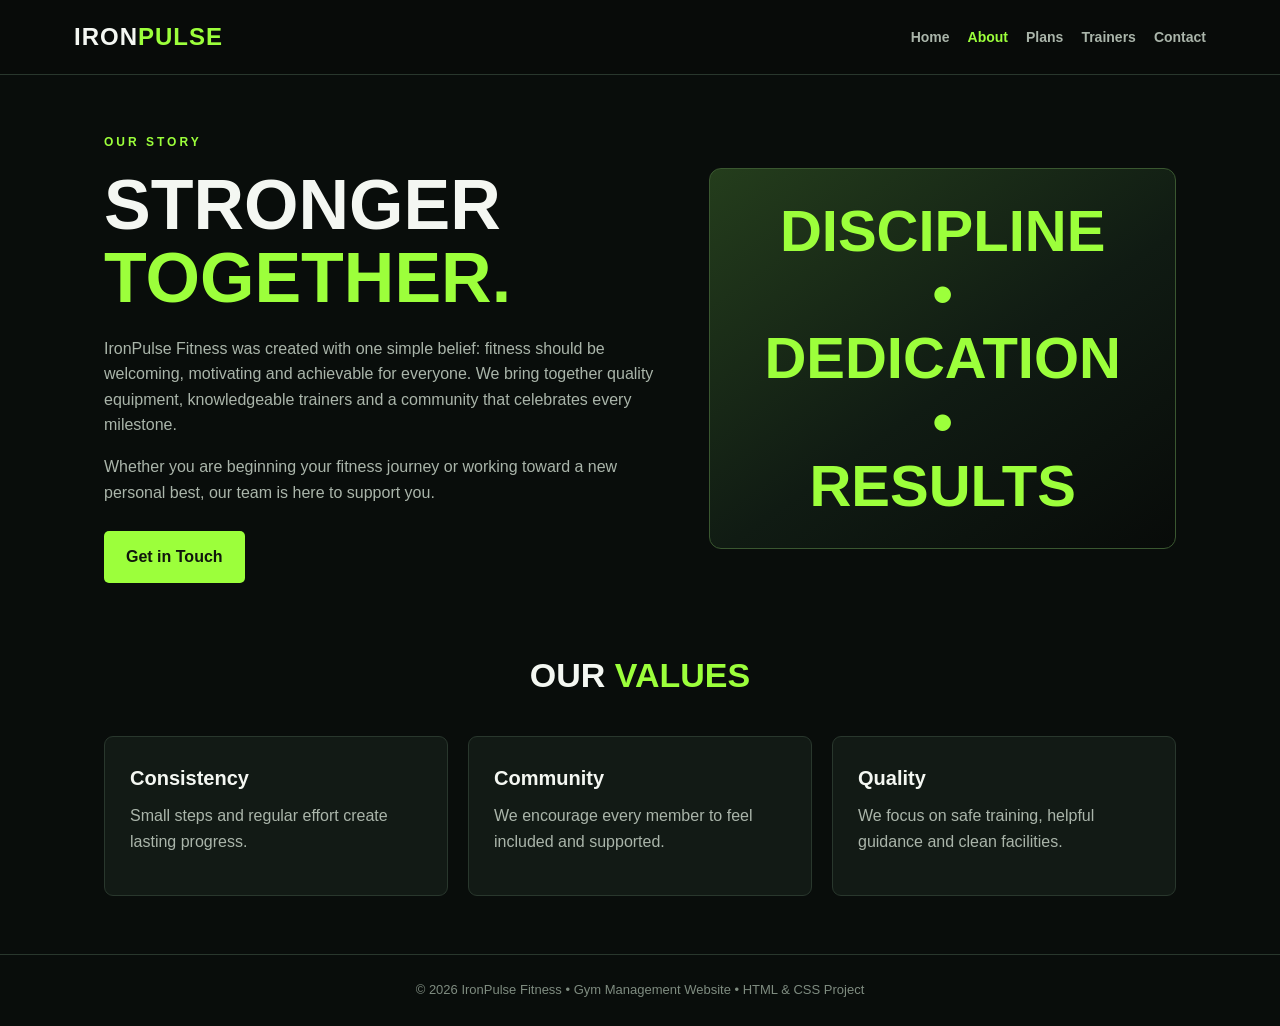
==== user-about.html @ 59983b79 "Add files via upload" ====
<!DOCTYPE html>
<html lang="en">
<head>
<meta charset="UTF-8">
<meta name="viewport" content="width=device-width, initial-scale=1.0">
<title>About Us | IronPulse Fitness</title>
<link rel="stylesheet" href="style.css">
</head>
<body>
<header><div class="nav"><a class="logo" href="user-home.html">IRON<span>PULSE</span></a><nav><a class="" href="user-home.html">Home</a><a class="active" href="user-about.html">About</a><a class="" href="user-plans.html">Plans</a><a class="" href="user-trainers.html">Trainers</a><a class="" href="user-contact.html">Contact</a></nav></div></header>
<main class="container"><div class="split"><div><div class="eyebrow">Our story</div><h1>STRONGER <span>TOGETHER.</span></h1><p>IronPulse Fitness was created with one simple belief: fitness should be welcoming, motivating and achievable for everyone. We bring together quality equipment, knowledgeable trainers and a community that celebrates every milestone.</p><p>Whether you are beginning your fitness journey or working toward a new personal best, our team is here to support you.</p><a class="btn" href="user-contact.html">Get in Touch</a></div><div class="visual"><strong>DISCIPLINE<br>•<br>DEDICATION<br>•<br>RESULTS</strong></div></div><section style="margin-top:65px"><div class="section-head"><h2>OUR <span>VALUES</span></h2></div><div class="grid"><article class="card"><h3>Consistency</h3><p>Small steps and regular effort create lasting progress.</p></article><article class="card"><h3>Community</h3><p>We encourage every member to feel included and supported.</p></article><article class="card"><h3>Quality</h3><p>We focus on safe training, helpful guidance and clean facilities.</p></article></div></section></main>
<footer>© 2026 IronPulse Fitness • Gym Management Website • HTML & CSS Project</footer>
</body>
</html>
---- style.css ----
:root {
    --bg: #090d0b;
    --panel: #121a15;
    --panel2: #18231c;
    --green: #9cff3b;
    --green2: #6fce22;
    --text: #f4f7f2;
    --muted: #aab5aa;
    --line: #29372d
}

* {
    box-sizing: border-box;
    margin: 0;
    padding: 0
}

body {
    font-family: Arial, Helvetica, sans-serif;
    background: var(--bg);
    color: var(--text);
    line-height: 1.6
}

a {
    color: inherit;
    text-decoration: none
}

header {
    background: #080b09;
    border-bottom: 1px solid var(--line);
    position: sticky;
    top: 0;
    z-index: 5
}

.nav {
    max-width: 1180px;
    margin: auto;
    padding: 18px 24px;
    display: flex;
    align-items: center;
    justify-content: space-between;
    gap: 20px;
    flex-wrap: wrap
}

.logo {
    font-size: 24px;
    font-weight: 900;
    letter-spacing: 1px
}

.logo span {
    color: var(--green)
}

nav {
    display: flex;
    gap: 18px;
    flex-wrap: wrap
}

nav a {
    font-size: 14px;
    color: var(--muted);
    font-weight: 700
}

nav a:hover,
nav a.active {
    color: var(--green)
}

.container {
    max-width: 1120px;
    margin: auto;
    padding: 58px 24px
}

.hero {
    min-height: 510px;
    display: flex;
    align-items: center;
    background: linear-gradient(90deg, rgba(5, 10, 7, .96), rgba(5, 10, 7, .72)), radial-gradient(circle at 80% 35%, #29471f, #101710 48%, #090d0b);
    border-bottom: 1px solid var(--line)
}

.hero-inner {
    max-width: 1120px;
    margin: auto;
    padding: 80px 24px;
    width: 100%
}

.eyebrow {
    color: var(--green);
    font-weight: 800;
    text-transform: uppercase;
    letter-spacing: 3px;
    font-size: 12px
}

h1 {
    font-size: clamp(38px, 6vw, 70px);
    line-height: 1.05;
    margin: 16px 0 20px;
    max-width: 760px
}

h1 span,
h2 span {
    color: var(--green)
}

h2 {
    font-size: 34px;
    margin-bottom: 14px
}

h3 {
    font-size: 20px;
    margin-bottom: 9px
}

p {
    color: var(--muted);
    margin: 8px 0 16px
}

.btn {
    display: inline-block;
    background: var(--green);
    color: #10170c;
    padding: 13px 22px;
    border-radius: 5px;
    font-weight: 900;
    margin: 10px 8px 0 0;
    border: 0;
    cursor: pointer
}

.btn.secondary {
    background: transparent;
    color: var(--green);
    border: 1px solid var(--green)
}

.section-head {
    text-align: center;
    margin-bottom: 34px
}

.section-head p {
    max-width: 650px;
    margin: 8px auto
}

.grid {
    display: grid;
    grid-template-columns: repeat(auto-fit, minmax(230px, 1fr));
    gap: 20px
}

.card {
    background: var(--panel);
    border: 1px solid var(--line);
    padding: 25px;
    border-radius: 9px
}

.card .tag {
    color: var(--green);
    font-size: 12px;
    font-weight: 900;
    letter-spacing: 1px
}

.price {
    font-size: 32px;
    font-weight: 900;
    color: var(--green);
    margin: 12px 0
}

ul.clean {
    list-style: none;
    margin: 14px 0
}

ul.clean li {
    padding: 7px 0;
    color: var(--muted);
    border-bottom: 1px solid #202b23
}

ul.clean li:before {
    content: "✓";
    color: var(--green);
    font-weight: bold;
    margin-right: 10px
}

.stats {
    display: grid;
    grid-template-columns: repeat(auto-fit, minmax(160px, 1fr));
    gap: 16px;
    margin-top: 28px
}

.stat {
    padding: 22px;
    background: var(--panel2);
    border-radius: 8px;
    border: 1px solid var(--line)
}

.stat strong {
    display: block;
    font-size: 30px;
    color: var(--green)
}

form {
    max-width: 650px
}

.form-grid {
    display: grid;
    grid-template-columns: 1fr 1fr;
    gap: 15px
}

label {
    display: block;
    color: var(--muted);
    font-size: 13px;
    margin: 12px 0 6px
}

input,
select,
textarea {
    width: 100%;
    padding: 13px;
    background: #0b110d;
    border: 1px solid var(--line);
    border-radius: 5px;
    color: var(--text);
    font: inherit
}

textarea {
    min-height: 120px;
    resize: vertical
}

.table-wrap {
    overflow-x: auto;
    background: var(--panel);
    border: 1px solid var(--line);
    border-radius: 8px
}

table {
    width: 100%;
    border-collapse: collapse;
    min-width: 650px
}

th,
td {
    text-align: left;
    padding: 15px;
    border-bottom: 1px solid var(--line)
}

th {
    color: var(--green);
    background: #172119
}

td {
    color: var(--muted)
}

.status {
    color: var(--green);
    font-weight: 800
}

.badge {
    display: inline-block;
    background: #263a20;
    color: var(--green);
    padding: 4px 9px;
    border-radius: 20px;
    font-size: 12px
}

.split {
    display: grid;
    grid-template-columns: 1.1fr .9fr;
    gap: 35px;
    align-items: center
}

.visual {
    min-height: 300px;
    border-radius: 12px;
    background: linear-gradient(145deg, #243d1c, #101b13 55%, #080b09);
    border: 1px solid #3a5730;
    display: flex;
    align-items: center;
    justify-content: center;
    text-align: center;
    padding: 30px
}

.visual strong {
    font-size: clamp(34px, 5vw, 58px);
    color: var(--green);
    line-height: 1.1
}

footer {
    border-top: 1px solid var(--line);
    padding: 25px;
    text-align: center;
    color: #7f8c80;
    font-size: 13px
}

.admin-bar {
    background: #111a13;
    border-bottom: 1px solid var(--line);
    padding: 12px 24px;
    color: var(--green);
    font-size: 13px;
    text-align: center;
    letter-spacing: 1px
}

@media(max-width:700px) {
    .nav {
        justify-content: center
    }

    .split {
        grid-template-columns: 1fr
    }

    .form-grid {
        grid-template-columns: 1fr
    }

    .container {
        padding: 42px 18px
    }

    .hero-inner {
        padding: 65px 20px
    }
}
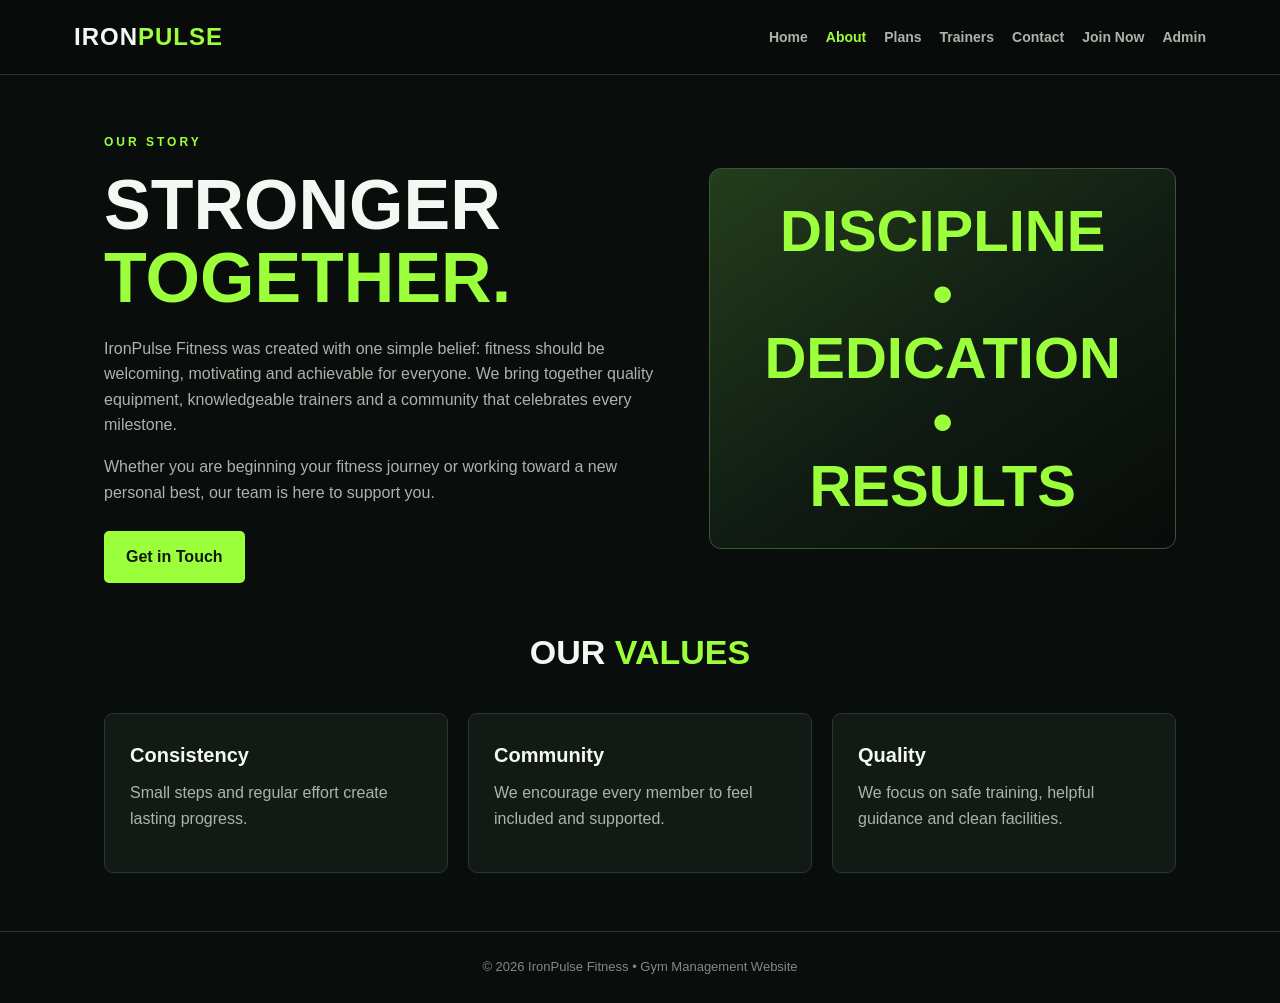
==== commit ed5e3067: "Add files via upload" ====
--- a/user-about.html
+++ b/user-about.html
@@ -1,14 +1,6 @@
 <!DOCTYPE html>
-<html lang="en">
-<head>
-<meta charset="UTF-8">
-<meta name="viewport" content="width=device-width, initial-scale=1.0">
-<title>About Us | IronPulse Fitness</title>
-<link rel="stylesheet" href="style.css">
-</head>
-<body>
-<header><div class="nav"><a class="logo" href="user-home.html">IRON<span>PULSE</span></a><nav><a class="" href="user-home.html">Home</a><a class="active" href="user-about.html">About</a><a class="" href="user-plans.html">Plans</a><a class="" href="user-trainers.html">Trainers</a><a class="" href="user-contact.html">Contact</a></nav></div></header>
-<main class="container"><div class="split"><div><div class="eyebrow">Our story</div><h1>STRONGER <span>TOGETHER.</span></h1><p>IronPulse Fitness was created with one simple belief: fitness should be welcoming, motivating and achievable for everyone. We bring together quality equipment, knowledgeable trainers and a community that celebrates every milestone.</p><p>Whether you are beginning your fitness journey or working toward a new personal best, our team is here to support you.</p><a class="btn" href="user-contact.html">Get in Touch</a></div><div class="visual"><strong>DISCIPLINE<br>•<br>DEDICATION<br>•<br>RESULTS</strong></div></div><section style="margin-top:65px"><div class="section-head"><h2>OUR <span>VALUES</span></h2></div><div class="grid"><article class="card"><h3>Consistency</h3><p>Small steps and regular effort create lasting progress.</p></article><article class="card"><h3>Community</h3><p>We encourage every member to feel included and supported.</p></article><article class="card"><h3>Quality</h3><p>We focus on safe training, helpful guidance and clean facilities.</p></article></div></section></main>
-<footer>© 2026 IronPulse Fitness • Gym Management Website • HTML & CSS Project</footer>
-</body>
-</html>+<html lang="en"><head><meta charset="UTF-8"><meta name="viewport" content="width=device-width, initial-scale=1.0"><title>About Us | IronPulse Fitness</title><link rel="stylesheet" href="style.css"></head>
+<body data-page="user-about"><header><div class="nav"><a class="logo" href="user-home.html">IRON<span>PULSE</span></a><nav><a href="user-home.html">Home</a><a class="active" href="user-about.html">About</a><a href="user-plans.html">Plans</a><a href="user-trainers.html">Trainers</a><a href="user-contact.html">Contact</a><a href="user-register.html">Join Now</a><a href="admin-login.html">Admin</a></nav></div></header>
+<main class="container"><div class="split"><div><div class="eyebrow">Our story</div><h1>STRONGER <span>TOGETHER.</span></h1><p>IronPulse Fitness was created with one simple belief: fitness should be welcoming, motivating and achievable for everyone. We bring together quality equipment, knowledgeable trainers and a community that celebrates every milestone.</p><p>Whether you are beginning your fitness journey or working toward a new personal best, our team is here to support you.</p><a class="btn" href="user-contact.html">Get in Touch</a></div><div class="visual"><strong>DISCIPLINE<br>•<br>DEDICATION<br>•<br>RESULTS</strong></div></div>
+<section class="section-spaced"><div class="section-head"><h2>OUR <span>VALUES</span></h2></div><div class="grid"><article class="card"><h3>Consistency</h3><p>Small steps and regular effort create lasting progress.</p></article><article class="card"><h3>Community</h3><p>We encourage every member to feel included and supported.</p></article><article class="card"><h3>Quality</h3><p>We focus on safe training, helpful guidance and clean facilities.</p></article></div></section></main>
+<footer>© 2026 IronPulse Fitness • Gym Management Website</footer><script src="js/storage.js"></script><script src="js/app.js"></script></body></html>
--- a/style.css
+++ b/style.css
@@ -1,365 +1,114 @@
-:root {
-    --bg: #090d0b;
-    --panel: #121a15;
-    --panel2: #18231c;
-    --green: #9cff3b;
-    --green2: #6fce22;
-    --text: #f4f7f2;
-    --muted: #aab5aa;
-    --line: #29372d
+
+:root{--bg:#090d0b;--panel:#121a15;--panel2:#18231c;--green:#9cff3b;--green2:#6fce22;--text:#f4f7f2;--muted:#aab5aa;--line:#29372d}
+*{box-sizing:border-box;margin:0;padding:0}
+body{font-family:Arial,Helvetica,sans-serif;background:var(--bg);color:var(--text);line-height:1.6}
+a{color:inherit;text-decoration:none}
+header{background:#080b09;border-bottom:1px solid var(--line);position:sticky;top:0;z-index:5}
+.nav{max-width:1180px;margin:auto;padding:18px 24px;display:flex;align-items:center;justify-content:space-between;gap:20px;flex-wrap:wrap}
+.logo{font-size:24px;font-weight:900;letter-spacing:1px}.logo span{color:var(--green)}
+nav{display:flex;gap:18px;flex-wrap:wrap}nav a{font-size:14px;color:var(--muted);font-weight:700}nav a:hover,nav a.active{color:var(--green)}
+.container{max-width:1120px;margin:auto;padding:58px 24px}
+.hero{min-height:510px;display:flex;align-items:center;background:linear-gradient(90deg,rgba(5,10,7,.96),rgba(5,10,7,.72)),radial-gradient(circle at 80% 35%,#29471f,#101710 48%,#090d0b);border-bottom:1px solid var(--line)}
+.hero-inner{max-width:1120px;margin:auto;padding:80px 24px;width:100%}
+.eyebrow{color:var(--green);font-weight:800;text-transform:uppercase;letter-spacing:3px;font-size:12px}
+h1{font-size:clamp(38px,6vw,70px);line-height:1.05;margin:16px 0 20px;max-width:760px}
+h1 span,h2 span{color:var(--green)}
+h2{font-size:34px;margin-bottom:14px}h3{font-size:20px;margin-bottom:9px}
+p{color:var(--muted);margin:8px 0 16px}
+.btn{display:inline-block;background:var(--green);color:#10170c;padding:13px 22px;border-radius:5px;font-weight:900;margin:10px 8px 0 0;border:0;cursor:pointer}
+.btn.secondary{background:transparent;color:var(--green);border:1px solid var(--green)}
+.section-head{text-align:center;margin-bottom:34px}.section-head p{max-width:650px;margin:8px auto}
+.grid{display:grid;grid-template-columns:repeat(auto-fit,minmax(230px,1fr));gap:20px}
+.card{background:var(--panel);border:1px solid var(--line);padding:25px;border-radius:9px}
+.card .tag{color:var(--green);font-size:12px;font-weight:900;letter-spacing:1px}
+.price{font-size:32px;font-weight:900;color:var(--green);margin:12px 0}
+ul.clean{list-style:none;margin:14px 0}ul.clean li{padding:7px 0;color:var(--muted);border-bottom:1px solid #202b23}
+ul.clean li:before{content:"✓";color:var(--green);font-weight:bold;margin-right:10px}
+.stats{display:grid;grid-template-columns:repeat(auto-fit,minmax(160px,1fr));gap:16px;margin-top:28px}
+.stat{padding:22px;background:var(--panel2);border-radius:8px;border:1px solid var(--line)}.stat strong{display:block;font-size:30px;color:var(--green)}
+form{max-width:650px}.form-grid{display:grid;grid-template-columns:1fr 1fr;gap:15px}
+label{display:block;color:var(--muted);font-size:13px;margin:12px 0 6px}
+input,select,textarea{width:100%;padding:13px;background:#0b110d;border:1px solid var(--line);border-radius:5px;color:var(--text);font:inherit}
+textarea{min-height:120px;resize:vertical}
+.table-wrap{overflow-x:auto;background:var(--panel);border:1px solid var(--line);border-radius:8px}
+table{width:100%;border-collapse:collapse;min-width:650px}th,td{text-align:left;padding:15px;border-bottom:1px solid var(--line)}th{color:var(--green);background:#172119}td{color:var(--muted)}
+.status{color:var(--green);font-weight:800}.badge{display:inline-block;background:#263a20;color:var(--green);padding:4px 9px;border-radius:20px;font-size:12px}
+.split{display:grid;grid-template-columns:1.1fr .9fr;gap:35px;align-items:center}
+.visual{min-height:300px;border-radius:12px;background:linear-gradient(145deg,#243d1c,#101b13 55%,#080b09);border:1px solid #3a5730;display:flex;align-items:center;justify-content:center;text-align:center;padding:30px}
+.visual strong{font-size:clamp(34px,5vw,58px);color:var(--green);line-height:1.1}
+footer{border-top:1px solid var(--line);padding:25px;text-align:center;color:#7f8c80;font-size:13px}
+.admin-bar{background:#111a13;border-bottom:1px solid var(--line);padding:12px 24px;color:var(--green);font-size:13px;text-align:center;letter-spacing:1px}
+@media(max-width:700px){.nav{justify-content:center}.split{grid-template-columns:1fr}.form-grid{grid-template-columns:1fr}.container{padding:42px 18px}.hero-inner{padding:65px 20px}}
+
+/* ---------- IronPulse interactive frontend additions ---------- */
+html{scroll-behavior:smooth}
+button,input,select,textarea{font:inherit}
+button:focus-visible,a:focus-visible,input:focus-visible,select:focus-visible,textarea:focus-visible{outline:2px solid var(--green);outline-offset:3px}
+.admin-nav{gap:12px;align-items:center;justify-content:flex-end}
+.admin-nav a{font-size:12px;white-space:nowrap}
+.nav-logout{background:transparent;color:#ff9c9c;border:1px solid #744343;border-radius:5px;padding:7px 11px;font-weight:800;cursor:pointer;font-size:12px}
+.nav-logout:hover{background:#3a1c1c}
+.narrow{max-width:780px}
+.section-spaced{margin-top:42px}
+.form-card{margin:26px 0 34px}
+.form-card form{max-width:none}
+.form-grid{align-items:end}
+.form-grid .btn{align-self:end}
+.small-note{font-size:12px;color:#87958a;margin-top:12px}
+.centered{text-align:center}
+.empty-state,.empty-cell{color:var(--muted);text-align:center;padding:28px}
+.empty-cell{font-style:italic}
+.notice{padding:13px 16px;border:1px solid var(--green2);background:#152316;color:#dfffc8;border-radius:7px;margin:0 0 20px}
+.notice.error{border-color:#a64b4b;background:#2b1717;color:#ffcaca}
+.notice.success{border-color:var(--green2);background:#152316;color:#dfffc8;margin-top:18px}
+.demo-credentials{margin-top:22px;padding:15px;background:#0b110d;border:1px dashed var(--line);border-radius:7px}
+.demo-credentials strong{color:var(--green)}
+.demo-credentials p{margin:4px 0 0}
+code{background:#253127;padding:2px 6px;border-radius:4px;color:var(--green)}
+.table-heading{display:flex;justify-content:space-between;align-items:end;gap:18px;margin:34px 0 12px;flex-wrap:wrap}
+.table-heading h2{margin:0}
+.table-heading label{margin:0 0 5px}
+.table-heading input{min-width:190px}
+.search-input{max-width:420px;margin:4px 0 14px}
+.table-sub{font-size:11px;color:#829086;margin-top:3px;max-width:360px;white-space:normal}
+.actions{white-space:nowrap}
+.btn.small{padding:7px 10px;font-size:12px;margin:2px 4px 2px 0}
+.btn.danger{background:#602929;color:#ffe7e7;border:1px solid #9d4a4a}
+.btn.danger:hover{background:#7a3030}
+.pill{display:inline-block;border-radius:30px;padding:4px 9px;font-size:11px;font-weight:800;white-space:nowrap}
+.pill-good{background:#203b1b;color:#b7ff8b}
+.pill-warn{background:#493719;color:#ffd58c}
+.pill-muted{background:#303a33;color:#c6d0c7}
+.table-select{min-width:120px;padding:7px 9px;font-size:12px}
+.compact-stats{grid-template-columns:repeat(auto-fit,minmax(190px,1fr));margin:22px 0}
+.admin-stats{grid-template-columns:repeat(auto-fit,minmax(165px,1fr))}
+.admin-quick-links .card{display:block;transition:transform .18s ease,border-color .18s ease}
+.admin-quick-links .card:hover{transform:translateY(-3px);border-color:var(--green)}
+.quick-card h3{color:var(--green)}
+.reset-card{margin-top:35px;display:flex;align-items:center;justify-content:space-between;gap:20px;flex-wrap:wrap}
+.reset-card p{margin-bottom:0}
+.plan-card{display:flex;flex-direction:column;align-items:flex-start}
+.plan-card .btn{margin-top:auto}
+.plan-card.featured{border-color:var(--green);box-shadow:0 0 0 1px rgba(156,255,59,.12)}
+.trainer-card .visual{min-height:150px;margin-bottom:18px}
+.trainer-card .visual strong{font-size:50px}
+.initials{background:radial-gradient(circle at 50% 35%,#35552b,#101b13 70%)}
+.bar-chart{margin-top:18px;display:grid;gap:16px}
+.bar-row{display:grid;gap:7px}
+.bar-label{display:flex;justify-content:space-between;gap:10px;color:var(--muted);font-size:13px}
+.bar-label strong{color:var(--text);font-variant-numeric:tabular-nums}
+.bar-track{height:11px;background:#202b23;border-radius:20px;overflow:hidden}
+.bar-track span{display:block;height:100%;min-width:2px;background:linear-gradient(90deg,var(--green2),var(--green));border-radius:20px}
+.report-grid{grid-template-columns:repeat(auto-fit,minmax(290px,1fr))}
+.report-grid .card{min-width:0}
+@media(max-width:900px){.admin-nav{justify-content:center;gap:10px}.admin-nav a{font-size:12px}}
+@media(max-width:700px){
+  .admin-nav{gap:9px}
+  .admin-nav a{font-size:11px}
+  .nav-logout{padding:6px 9px}
+  .table-heading{align-items:flex-start}
+  .table-heading h2{font-size:25px}
+  .reset-card{align-items:flex-start}
+  .form-card{padding:18px}
+  .btn.small{margin:3px 4px 3px 0}
 }
-
-* {
-    box-sizing: border-box;
-    margin: 0;
-    padding: 0
-}
-
-body {
-    font-family: Arial, Helvetica, sans-serif;
-    background: var(--bg);
-    color: var(--text);
-    line-height: 1.6
-}
-
-a {
-    color: inherit;
-    text-decoration: none
-}
-
-header {
-    background: #080b09;
-    border-bottom: 1px solid var(--line);
-    position: sticky;
-    top: 0;
-    z-index: 5
-}
-
-.nav {
-    max-width: 1180px;
-    margin: auto;
-    padding: 18px 24px;
-    display: flex;
-    align-items: center;
-    justify-content: space-between;
-    gap: 20px;
-    flex-wrap: wrap
-}
-
-.logo {
-    font-size: 24px;
-    font-weight: 900;
-    letter-spacing: 1px
-}
-
-.logo span {
-    color: var(--green)
-}
-
-nav {
-    display: flex;
-    gap: 18px;
-    flex-wrap: wrap
-}
-
-nav a {
-    font-size: 14px;
-    color: var(--muted);
-    font-weight: 700
-}
-
-nav a:hover,
-nav a.active {
-    color: var(--green)
-}
-
-.container {
-    max-width: 1120px;
-    margin: auto;
-    padding: 58px 24px
-}
-
-.hero {
-    min-height: 510px;
-    display: flex;
-    align-items: center;
-    background: linear-gradient(90deg, rgba(5, 10, 7, .96), rgba(5, 10, 7, .72)), radial-gradient(circle at 80% 35%, #29471f, #101710 48%, #090d0b);
-    border-bottom: 1px solid var(--line)
-}
-
-.hero-inner {
-    max-width: 1120px;
-    margin: auto;
-    padding: 80px 24px;
-    width: 100%
-}
-
-.eyebrow {
-    color: var(--green);
-    font-weight: 800;
-    text-transform: uppercase;
-    letter-spacing: 3px;
-    font-size: 12px
-}
-
-h1 {
-    font-size: clamp(38px, 6vw, 70px);
-    line-height: 1.05;
-    margin: 16px 0 20px;
-    max-width: 760px
-}
-
-h1 span,
-h2 span {
-    color: var(--green)
-}
-
-h2 {
-    font-size: 34px;
-    margin-bottom: 14px
-}
-
-h3 {
-    font-size: 20px;
-    margin-bottom: 9px
-}
-
-p {
-    color: var(--muted);
-    margin: 8px 0 16px
-}
-
-.btn {
-    display: inline-block;
-    background: var(--green);
-    color: #10170c;
-    padding: 13px 22px;
-    border-radius: 5px;
-    font-weight: 900;
-    margin: 10px 8px 0 0;
-    border: 0;
-    cursor: pointer
-}
-
-.btn.secondary {
-    background: transparent;
-    color: var(--green);
-    border: 1px solid var(--green)
-}
-
-.section-head {
-    text-align: center;
-    margin-bottom: 34px
-}
-
-.section-head p {
-    max-width: 650px;
-    margin: 8px auto
-}
-
-.grid {
-    display: grid;
-    grid-template-columns: repeat(auto-fit, minmax(230px, 1fr));
-    gap: 20px
-}
-
-.card {
-    background: var(--panel);
-    border: 1px solid var(--line);
-    padding: 25px;
-    border-radius: 9px
-}
-
-.card .tag {
-    color: var(--green);
-    font-size: 12px;
-    font-weight: 900;
-    letter-spacing: 1px
-}
-
-.price {
-    font-size: 32px;
-    font-weight: 900;
-    color: var(--green);
-    margin: 12px 0
-}
-
-ul.clean {
-    list-style: none;
-    margin: 14px 0
-}
-
-ul.clean li {
-    padding: 7px 0;
-    color: var(--muted);
-    border-bottom: 1px solid #202b23
-}
-
-ul.clean li:before {
-    content: "✓";
-    color: var(--green);
-    font-weight: bold;
-    margin-right: 10px
-}
-
-.stats {
-    display: grid;
-    grid-template-columns: repeat(auto-fit, minmax(160px, 1fr));
-    gap: 16px;
-    margin-top: 28px
-}
-
-.stat {
-    padding: 22px;
-    background: var(--panel2);
-    border-radius: 8px;
-    border: 1px solid var(--line)
-}
-
-.stat strong {
-    display: block;
-    font-size: 30px;
-    color: var(--green)
-}
-
-form {
-    max-width: 650px
-}
-
-.form-grid {
-    display: grid;
-    grid-template-columns: 1fr 1fr;
-    gap: 15px
-}
-
-label {
-    display: block;
-    color: var(--muted);
-    font-size: 13px;
-    margin: 12px 0 6px
-}
-
-input,
-select,
-textarea {
-    width: 100%;
-    padding: 13px;
-    background: #0b110d;
-    border: 1px solid var(--line);
-    border-radius: 5px;
-    color: var(--text);
-    font: inherit
-}
-
-textarea {
-    min-height: 120px;
-    resize: vertical
-}
-
-.table-wrap {
-    overflow-x: auto;
-    background: var(--panel);
-    border: 1px solid var(--line);
-    border-radius: 8px
-}
-
-table {
-    width: 100%;
-    border-collapse: collapse;
-    min-width: 650px
-}
-
-th,
-td {
-    text-align: left;
-    padding: 15px;
-    border-bottom: 1px solid var(--line)
-}
-
-th {
-    color: var(--green);
-    background: #172119
-}
-
-td {
-    color: var(--muted)
-}
-
-.status {
-    color: var(--green);
-    font-weight: 800
-}
-
-.badge {
-    display: inline-block;
-    background: #263a20;
-    color: var(--green);
-    padding: 4px 9px;
-    border-radius: 20px;
-    font-size: 12px
-}
-
-.split {
-    display: grid;
-    grid-template-columns: 1.1fr .9fr;
-    gap: 35px;
-    align-items: center
-}
-
-.visual {
-    min-height: 300px;
-    border-radius: 12px;
-    background: linear-gradient(145deg, #243d1c, #101b13 55%, #080b09);
-    border: 1px solid #3a5730;
-    display: flex;
-    align-items: center;
-    justify-content: center;
-    text-align: center;
-    padding: 30px
-}
-
-.visual strong {
-    font-size: clamp(34px, 5vw, 58px);
-    color: var(--green);
-    line-height: 1.1
-}
-
-footer {
-    border-top: 1px solid var(--line);
-    padding: 25px;
-    text-align: center;
-    color: #7f8c80;
-    font-size: 13px
-}
-
-.admin-bar {
-    background: #111a13;
-    border-bottom: 1px solid var(--line);
-    padding: 12px 24px;
-    color: var(--green);
-    font-size: 13px;
-    text-align: center;
-    letter-spacing: 1px
-}
-
-@media(max-width:700px) {
-    .nav {
-        justify-content: center
-    }
-
-    .split {
-        grid-template-columns: 1fr
-    }
-
-    .form-grid {
-        grid-template-columns: 1fr
-    }
-
-    .container {
-        padding: 42px 18px
-    }
-
-    .hero-inner {
-        padding: 65px 20px
-    }
-}
